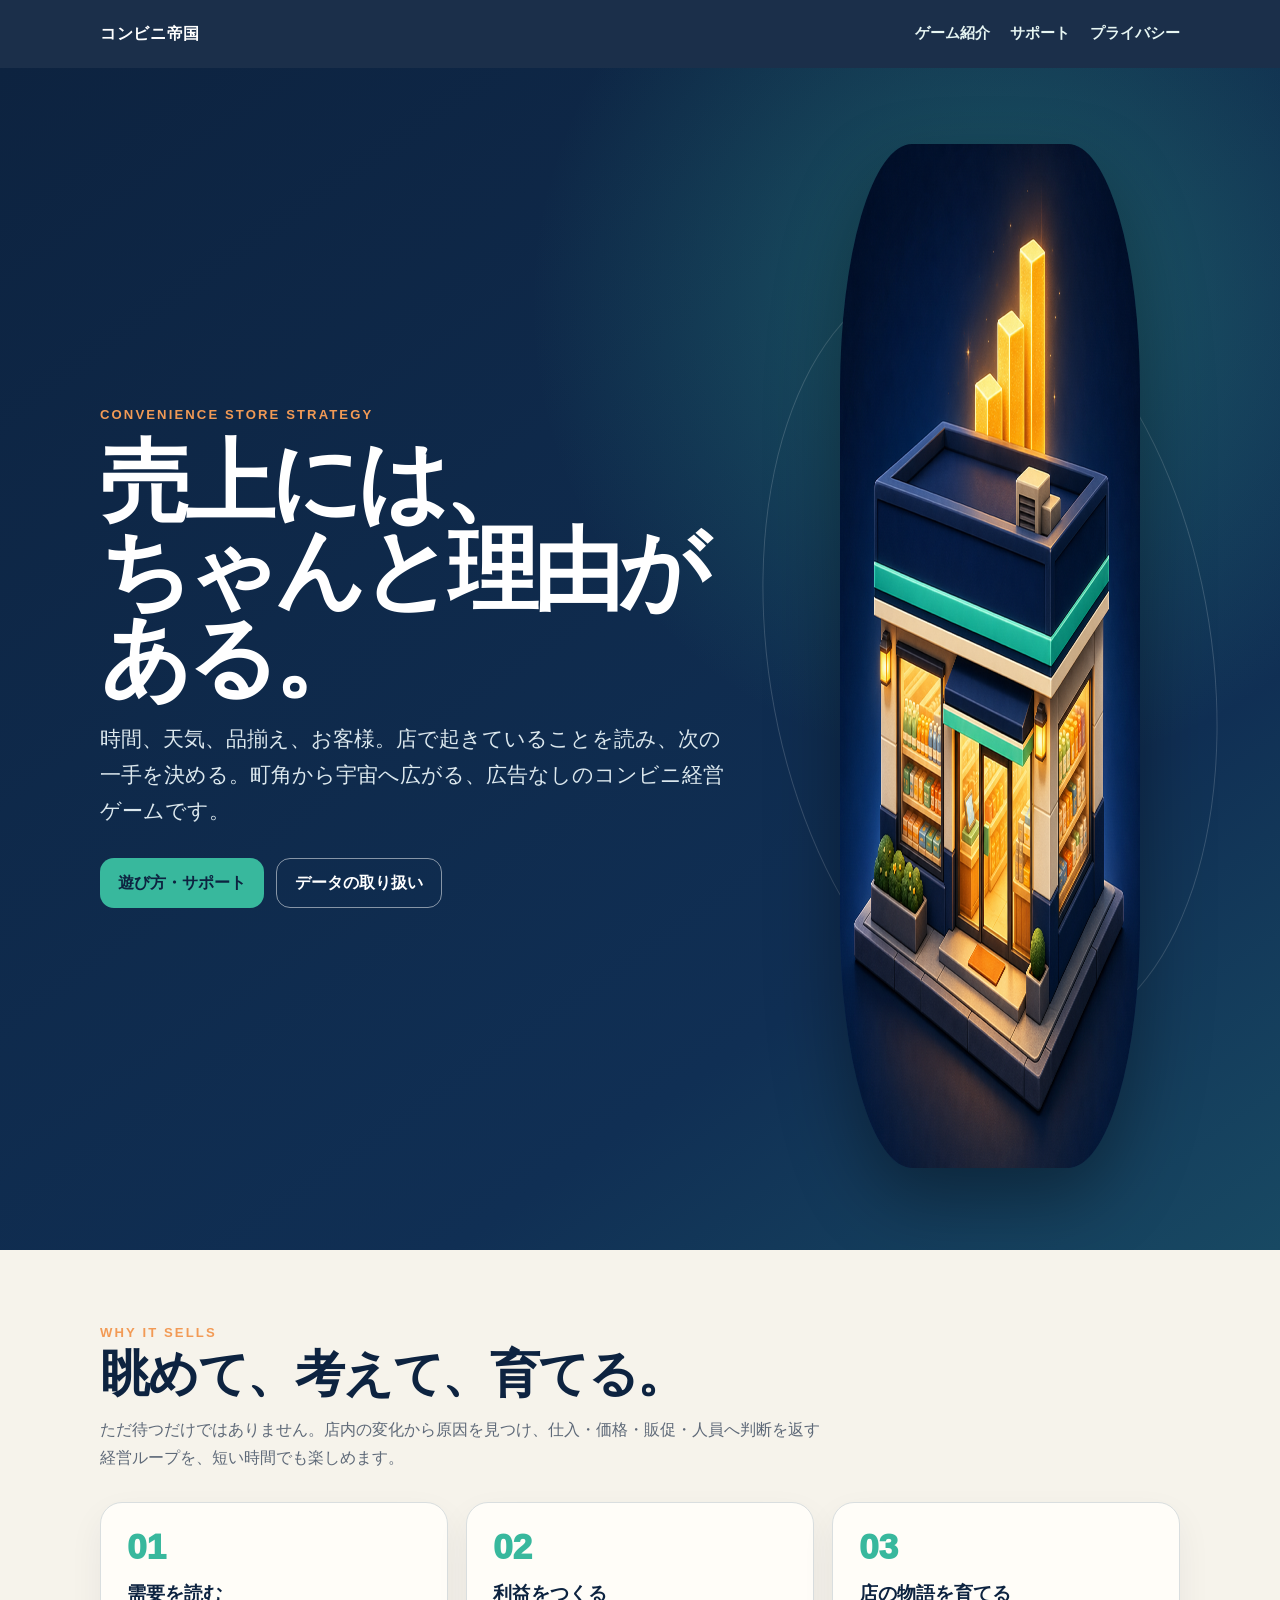
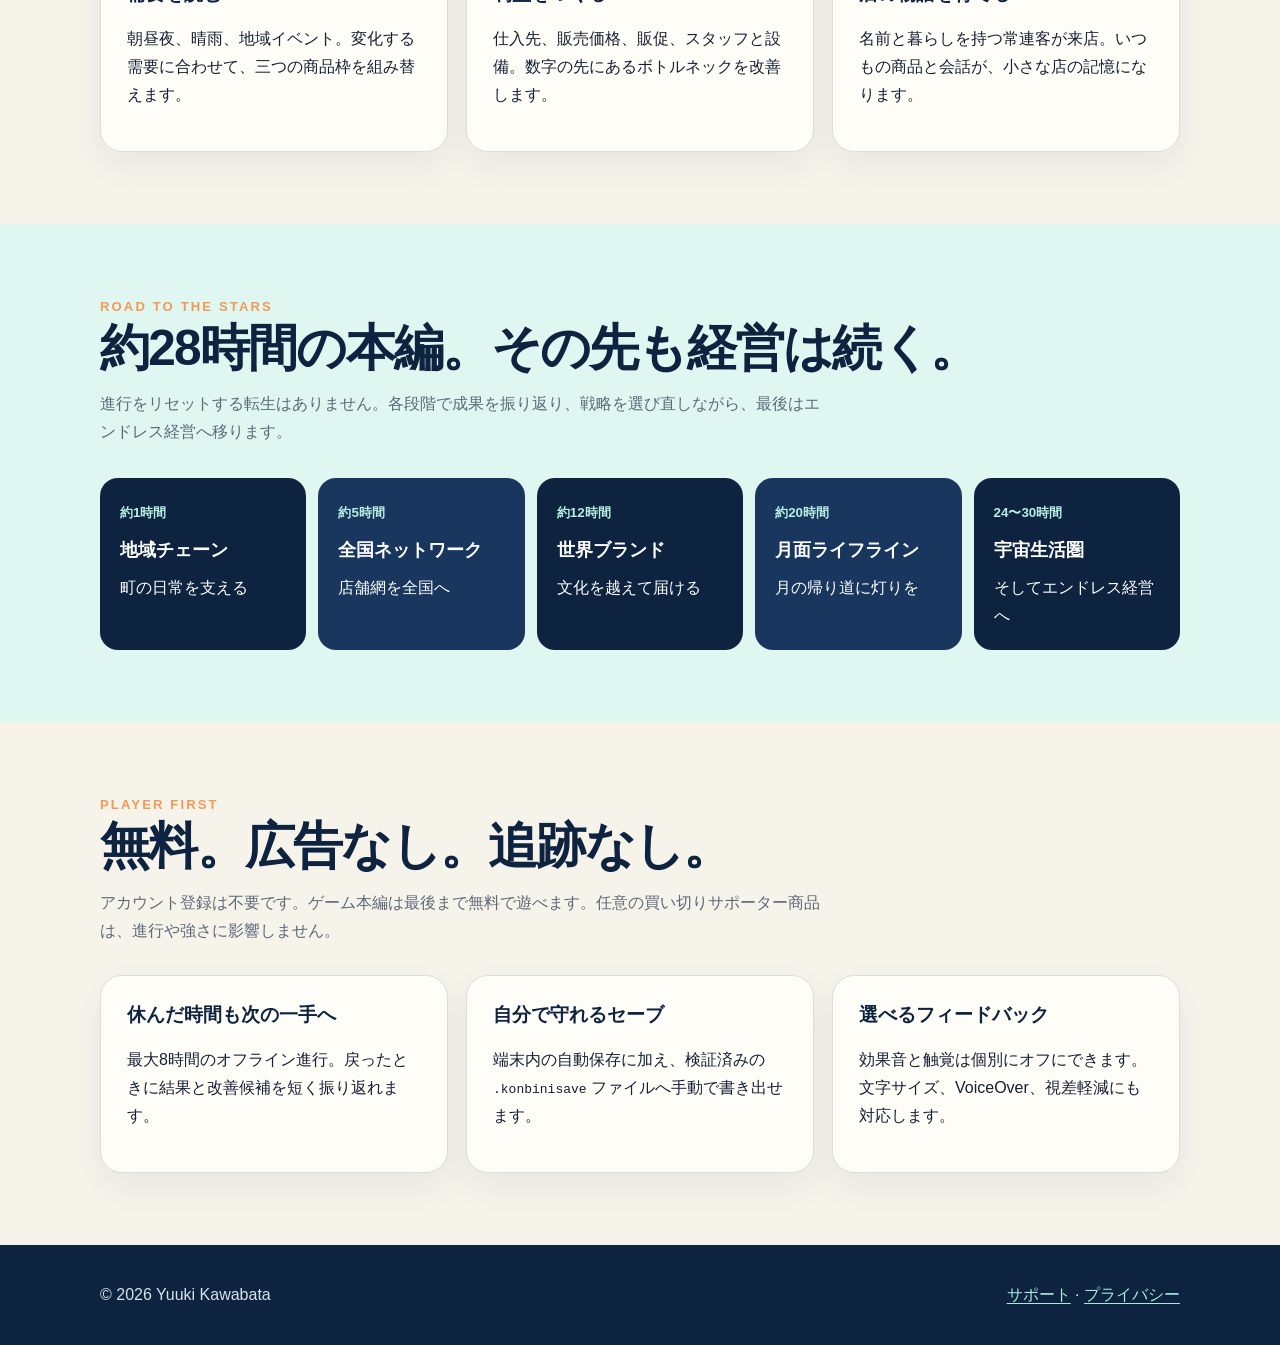
==== index.html @ 8c3b20e6 "Publish Konbini Empire support and privacy pages" ====
<!doctype html>
<html lang="ja">
<head>
  <meta charset="utf-8">
  <meta name="viewport" content="width=device-width, initial-scale=1">
  <meta name="description" content="売上の理由を読み解く、本格コンビニ経営ゲーム『コンビニ帝国』公式サイト。">
  <title>コンビニ帝国 — 公式サイト</title>
  <link rel="icon" href="assets/app-icon.png">
  <link rel="stylesheet" href="styles.css">
</head>
<body>
  <a class="skip" href="#main">本文へ移動</a>
  <header>
    <nav class="wrap" aria-label="メインナビゲーション">
      <a class="brand" href="index.html">コンビニ帝国</a>
      <div class="nav-links"><a href="#game">ゲーム紹介</a><a href="support.html">サポート</a><a href="privacy.html">プライバシー</a></div>
    </nav>
  </header>
  <main id="main">
    <section class="hero">
      <div class="wrap hero-grid">
        <div>
          <div class="eyebrow">Convenience Store Strategy</div>
          <h1>売上には、<br>ちゃんと理由がある。</h1>
          <p class="lead">時間、天気、品揃え、お客様。店で起きていることを読み、次の一手を決める。町角から宇宙へ広がる、広告なしのコンビニ経営ゲームです。</p>
          <div class="actions"><a class="button button-primary" href="support.html">遊び方・サポート</a><a class="button button-secondary" href="privacy.html">データの取り扱い</a></div>
        </div>
        <div class="hero-card"><img class="app-icon" src="assets/app-icon.png" width="1024" height="1024" alt="コンビニ帝国のアプリアイコン"></div>
      </div>
    </section>
    <section id="game">
      <div class="wrap">
        <div class="eyebrow">Why it sells</div>
        <h2 class="section-title">眺めて、考えて、育てる。</h2>
        <p class="section-intro">ただ待つだけではありません。店内の変化から原因を見つけ、仕入・価格・販促・人員へ判断を返す経営ループを、短い時間でも楽しめます。</p>
        <div class="grid">
          <article class="card"><span class="number">01</span><h3>需要を読む</h3><p>朝昼夜、晴雨、地域イベント。変化する需要に合わせて、三つの商品枠を組み替えます。</p></article>
          <article class="card"><span class="number">02</span><h3>利益をつくる</h3><p>仕入先、販売価格、販促、スタッフと設備。数字の先にあるボトルネックを改善します。</p></article>
          <article class="card"><span class="number">03</span><h3>店の物語を育てる</h3><p>名前と暮らしを持つ常連客が来店。いつもの商品と会話が、小さな店の記憶になります。</p></article>
        </div>
      </div>
    </section>
    <section class="band">
      <div class="wrap">
        <div class="eyebrow">Road to the stars</div>
        <h2 class="section-title">約28時間の本編。その先も経営は続く。</h2>
        <p class="section-intro">進行をリセットする転生はありません。各段階で成果を振り返り、戦略を選び直しながら、最後はエンドレス経営へ移ります。</p>
        <div class="timeline" aria-label="帝国ロードマップ">
          <div class="stage"><small>約1時間</small><strong>地域チェーン</strong><span>町の日常を支える</span></div>
          <div class="stage"><small>約5時間</small><strong>全国ネットワーク</strong><span>店舗網を全国へ</span></div>
          <div class="stage"><small>約12時間</small><strong>世界ブランド</strong><span>文化を越えて届ける</span></div>
          <div class="stage"><small>約20時間</small><strong>月面ライフライン</strong><span>月の帰り道に灯りを</span></div>
          <div class="stage"><small>24〜30時間</small><strong>宇宙生活圏</strong><span>そしてエンドレス経営へ</span></div>
        </div>
      </div>
    </section>
    <section>
      <div class="wrap">
        <div class="eyebrow">Player first</div>
        <h2 class="section-title">無料。広告なし。追跡なし。</h2>
        <p class="section-intro">アカウント登録は不要です。ゲーム本編は最後まで無料で遊べます。任意の買い切りサポーター商品は、進行や強さに影響しません。</p>
        <div class="grid">
          <article class="card"><h3>休んだ時間も次の一手へ</h3><p>最大8時間のオフライン進行。戻ったときに結果と改善候補を短く振り返れます。</p></article>
          <article class="card"><h3>自分で守れるセーブ</h3><p>端末内の自動保存に加え、検証済みの <code>.konbinisave</code> ファイルへ手動で書き出せます。</p></article>
          <article class="card"><h3>選べるフィードバック</h3><p>効果音と触覚は個別にオフにできます。文字サイズ、VoiceOver、視差軽減にも対応します。</p></article>
        </div>
      </div>
    </section>
  </main>
  <footer><div class="wrap footer-row"><span>© 2026 Yuuki Kawabata</span><span><a href="support.html">サポート</a> · <a href="privacy.html">プライバシー</a></span></div></footer>
</body>
</html>
---- styles.css ----
:root {
  --navy: #0d2340;
  --navy-soft: #19375e;
  --mint: #38b89d;
  --mint-pale: #dff7f0;
  --orange: #f29a55;
  --canvas: #f6f3eb;
  --paper: #fffdf8;
  --ink: #142033;
  --muted: #5e6978;
  --line: #d9dedf;
  --max: 1080px;
}

* { box-sizing: border-box; }
html { scroll-behavior: smooth; }
body {
  margin: 0;
  color: var(--ink);
  background: var(--canvas);
  font-family: -apple-system, BlinkMacSystemFont, "Hiragino Sans", "Yu Gothic", sans-serif;
  line-height: 1.75;
}
a { color: #075f75; text-underline-offset: 0.18em; }
a:focus-visible, button:focus-visible { outline: 3px solid var(--orange); outline-offset: 4px; }
.skip { position: absolute; left: -9999px; }
.skip:focus { left: 16px; top: 12px; z-index: 100; padding: 10px 14px; background: white; }
.wrap { width: min(calc(100% - 40px), var(--max)); margin-inline: auto; }

header {
  position: sticky;
  top: 0;
  z-index: 20;
  color: white;
  background: color-mix(in srgb, var(--navy) 94%, transparent);
  backdrop-filter: blur(14px);
}
nav { min-height: 68px; display: flex; align-items: center; justify-content: space-between; gap: 24px; }
.brand { color: white; font-weight: 900; letter-spacing: .04em; text-decoration: none; }
.nav-links { display: flex; flex-wrap: wrap; gap: 20px; }
.nav-links a { color: #e7f6f3; font-size: .92rem; font-weight: 700; text-decoration: none; }

.hero {
  overflow: hidden;
  color: white;
  background:
    radial-gradient(circle at 78% 20%, rgba(56,184,157,.34), transparent 34%),
    linear-gradient(145deg, var(--navy), #102f54 72%, #184963);
  padding: 76px 0 82px;
}
.hero-grid { display: grid; grid-template-columns: 1.25fr .75fr; align-items: center; gap: 68px; }
.eyebrow { color: var(--orange); font-size: .82rem; font-weight: 900; letter-spacing: .16em; text-transform: uppercase; }
h1 { margin: 12px 0 18px; font-size: clamp(2.5rem, 7vw, 5.8rem); line-height: .98; letter-spacing: -.055em; }
.lead { max-width: 650px; margin: 0; color: #dce8ee; font-size: clamp(1.05rem, 2vw, 1.3rem); }
.hero-card { position: relative; justify-self: center; }
.hero-card::before { content: ""; position: absolute; inset: 12% -24%; border: 1px solid rgba(255,255,255,.17); border-radius: 50%; transform: rotate(-9deg); }
.app-icon { position: relative; display: block; width: min(300px, 64vw); border-radius: 24%; box-shadow: 0 30px 70px rgba(0,0,0,.35); }
.actions { display: flex; flex-wrap: wrap; gap: 12px; margin-top: 28px; }
.button { display: inline-flex; min-height: 48px; align-items: center; justify-content: center; padding: 10px 18px; border-radius: 14px; font-weight: 800; text-decoration: none; }
.button-primary { color: var(--navy); background: var(--mint); }
.button-secondary { color: white; border: 1px solid rgba(255,255,255,.5); }

main section { padding: 72px 0; }
.section-title { margin: 0 0 12px; color: var(--navy); font-size: clamp(1.8rem, 4vw, 3.1rem); line-height: 1.2; letter-spacing: -.035em; }
.section-intro { max-width: 720px; margin: 0 0 30px; color: var(--muted); }
.grid { display: grid; grid-template-columns: repeat(3, 1fr); gap: 18px; }
.card { padding: 26px; border: 1px solid var(--line); border-radius: 22px; background: var(--paper); box-shadow: 0 14px 35px rgba(13,35,64,.06); }
.card h2, .card h3 { margin-top: 0; color: var(--navy); line-height: 1.35; }
.number { display: block; margin-bottom: 16px; color: var(--mint); font-size: 2.2rem; font-weight: 950; line-height: 1; }
.band { background: var(--mint-pale); }
.timeline { display: grid; grid-template-columns: repeat(5, 1fr); gap: 12px; margin-top: 32px; }
.stage { min-height: 150px; padding: 20px; color: white; background: var(--navy); border-radius: 18px; }
.stage:nth-child(even) { background: var(--navy-soft); }
.stage strong { display: block; margin: 8px 0; font-size: 1.15rem; }
.stage small { color: #b9eee3; font-weight: 800; }
.prose { max-width: 780px; }
.prose h2 { margin-top: 2.3em; color: var(--navy); line-height: 1.35; }
.prose h2:first-child { margin-top: 0; }
.prose h3 { margin-top: 1.8em; color: var(--navy); }
.prose li + li { margin-top: .45em; }
.notice { padding: 18px 20px; border-left: 5px solid var(--mint); background: var(--mint-pale); border-radius: 6px 14px 14px 6px; }
.meta { color: var(--muted); font-size: .93rem; }
footer { padding: 36px 0; color: #d7e3e8; background: var(--navy); }
.footer-row { display: flex; align-items: center; justify-content: space-between; gap: 24px; }
footer a { color: #a9eadc; }

@media (max-width: 780px) {
  .hero { padding-top: 52px; }
  .hero-grid { grid-template-columns: 1fr; gap: 44px; }
  .hero-card { order: -1; }
  .app-icon { width: 180px; }
  .grid { grid-template-columns: 1fr; }
  .timeline { grid-template-columns: 1fr 1fr; }
  .stage:last-child { grid-column: 1 / -1; }
  .footer-row { align-items: flex-start; flex-direction: column; }
}

@media (max-width: 520px) {
  .wrap { width: min(calc(100% - 28px), var(--max)); }
  nav { align-items: flex-start; padding: 14px 0; flex-direction: column; gap: 5px; }
  .nav-links { gap: 14px; }
  main section { padding: 52px 0; }
  .timeline { grid-template-columns: 1fr; }
  .stage:last-child { grid-column: auto; }
}

@media (prefers-reduced-motion: reduce) {
  html { scroll-behavior: auto; }
}
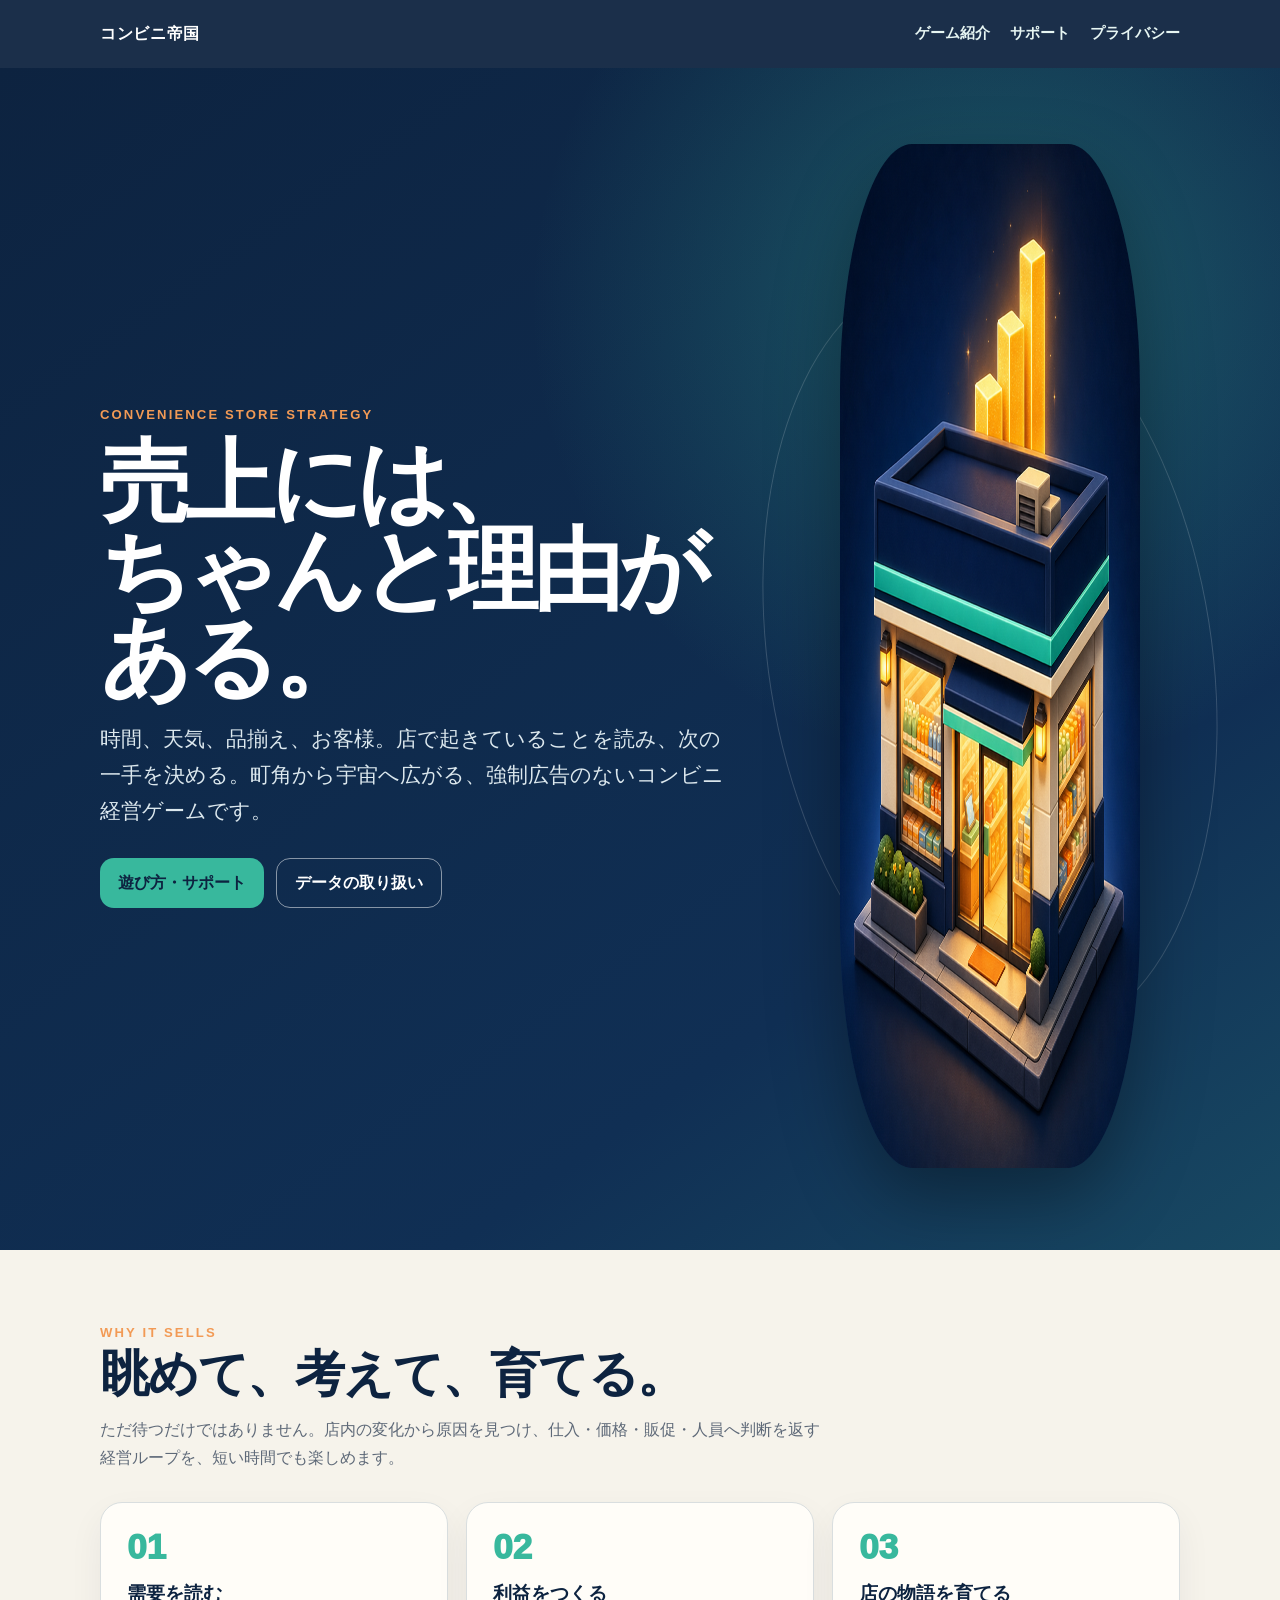
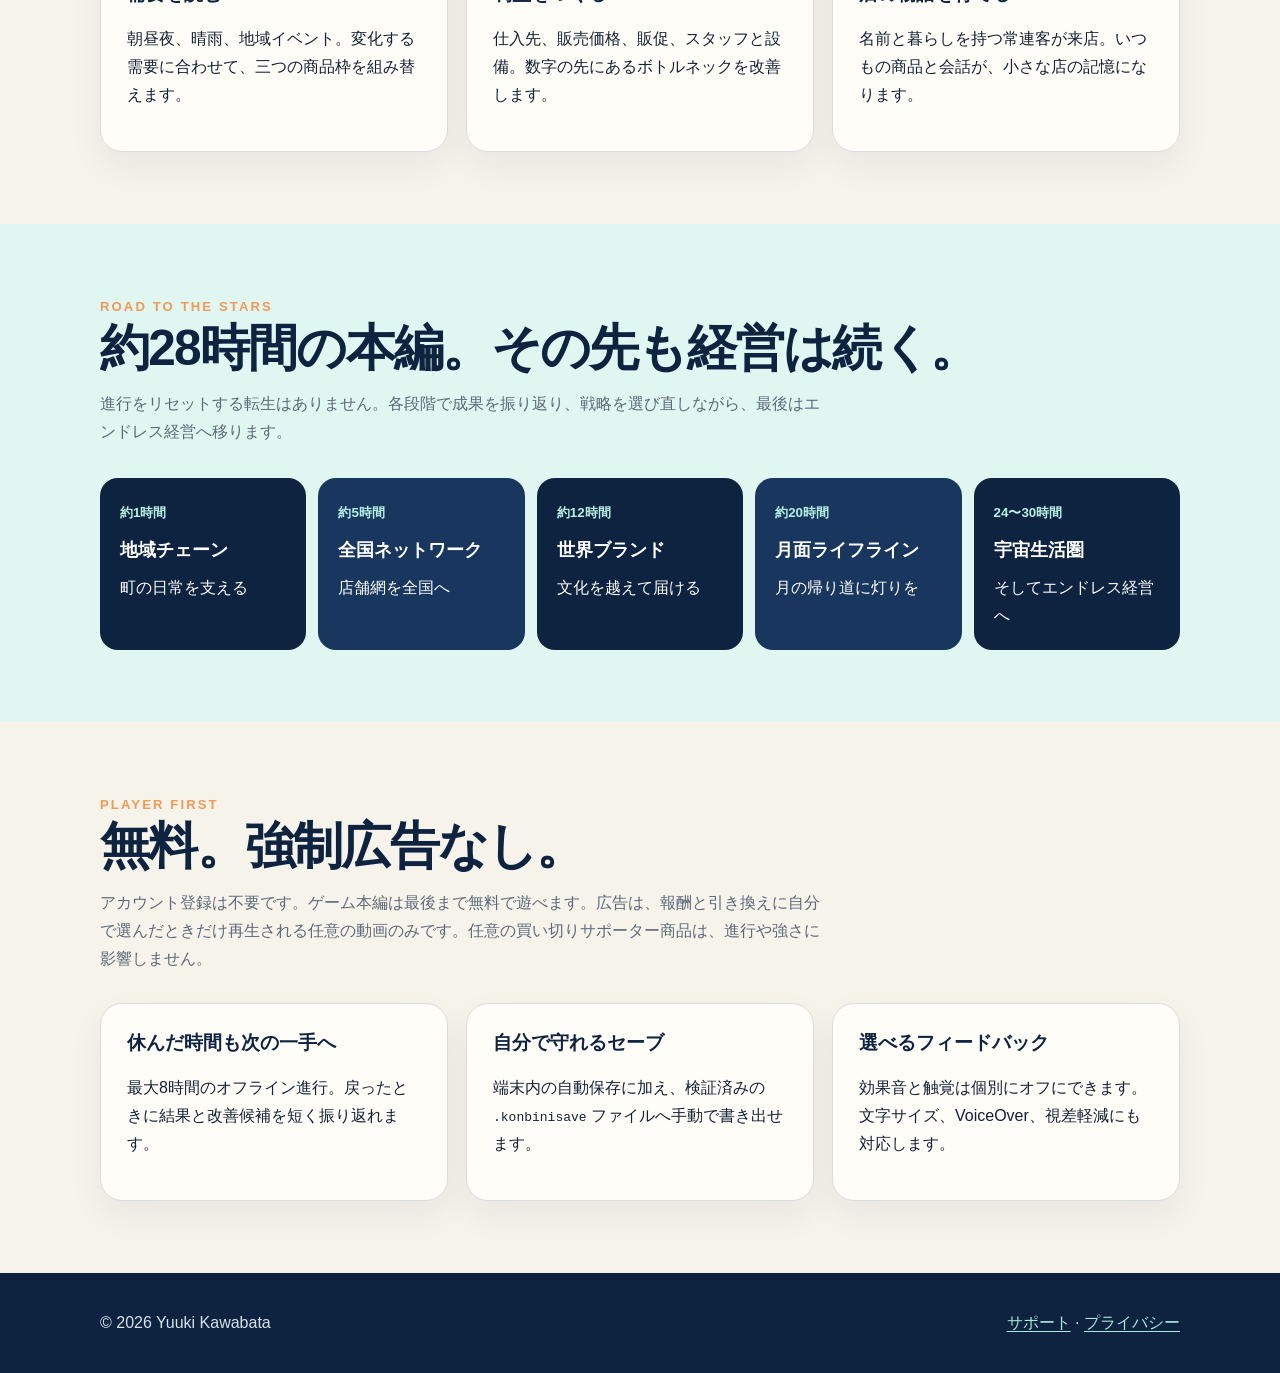
==== commit d18d097f: "Describe optional rewarded ads in the site and privacy policy (1.1.0) Co-Authored-By: Claude Opus 5." ====
--- a/index.html
+++ b/index.html
@@ -22,7 +22,7 @@
         <div>
           <div class="eyebrow">Convenience Store Strategy</div>
           <h1>売上には、<br>ちゃんと理由がある。</h1>
-          <p class="lead">時間、天気、品揃え、お客様。店で起きていることを読み、次の一手を決める。町角から宇宙へ広がる、広告なしのコンビニ経営ゲームです。</p>
+          <p class="lead">時間、天気、品揃え、お客様。店で起きていることを読み、次の一手を決める。町角から宇宙へ広がる、強制広告のないコンビニ経営ゲームです。</p>
           <div class="actions"><a class="button button-primary" href="support.html">遊び方・サポート</a><a class="button button-secondary" href="privacy.html">データの取り扱い</a></div>
         </div>
         <div class="hero-card"><img class="app-icon" src="assets/app-icon.png" width="1024" height="1024" alt="コンビニ帝国のアプリアイコン"></div>
@@ -57,8 +57,8 @@
     <section>
       <div class="wrap">
         <div class="eyebrow">Player first</div>
-        <h2 class="section-title">無料。広告なし。追跡なし。</h2>
-        <p class="section-intro">アカウント登録は不要です。ゲーム本編は最後まで無料で遊べます。任意の買い切りサポーター商品は、進行や強さに影響しません。</p>
+        <h2 class="section-title">無料。強制広告なし。</h2>
+        <p class="section-intro">アカウント登録は不要です。ゲーム本編は最後まで無料で遊べます。広告は、報酬と引き換えに自分で選んだときだけ再生される任意の動画のみです。任意の買い切りサポーター商品は、進行や強さに影響しません。</p>
         <div class="grid">
           <article class="card"><h3>休んだ時間も次の一手へ</h3><p>最大8時間のオフライン進行。戻ったときに結果と改善候補を短く振り返れます。</p></article>
           <article class="card"><h3>自分で守れるセーブ</h3><p>端末内の自動保存に加え、検証済みの <code>.konbinisave</code> ファイルへ手動で書き出せます。</p></article>
